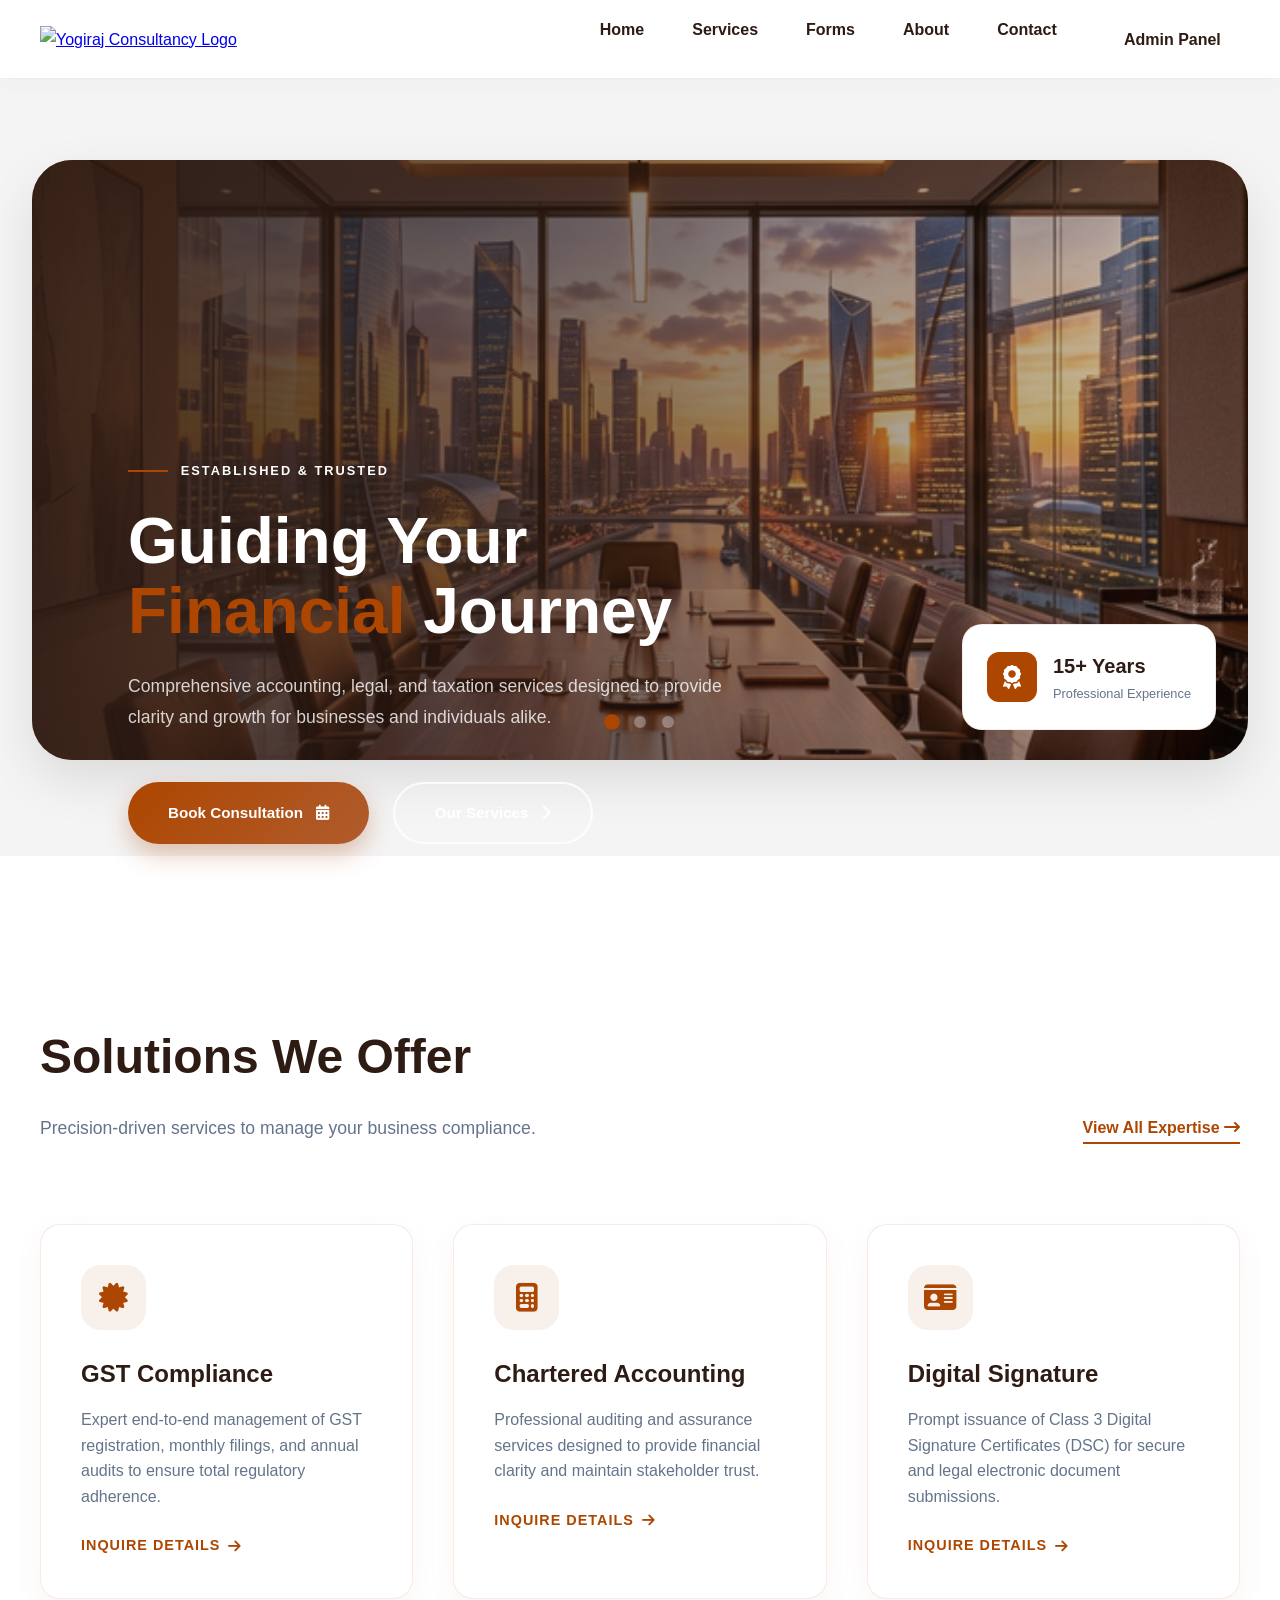
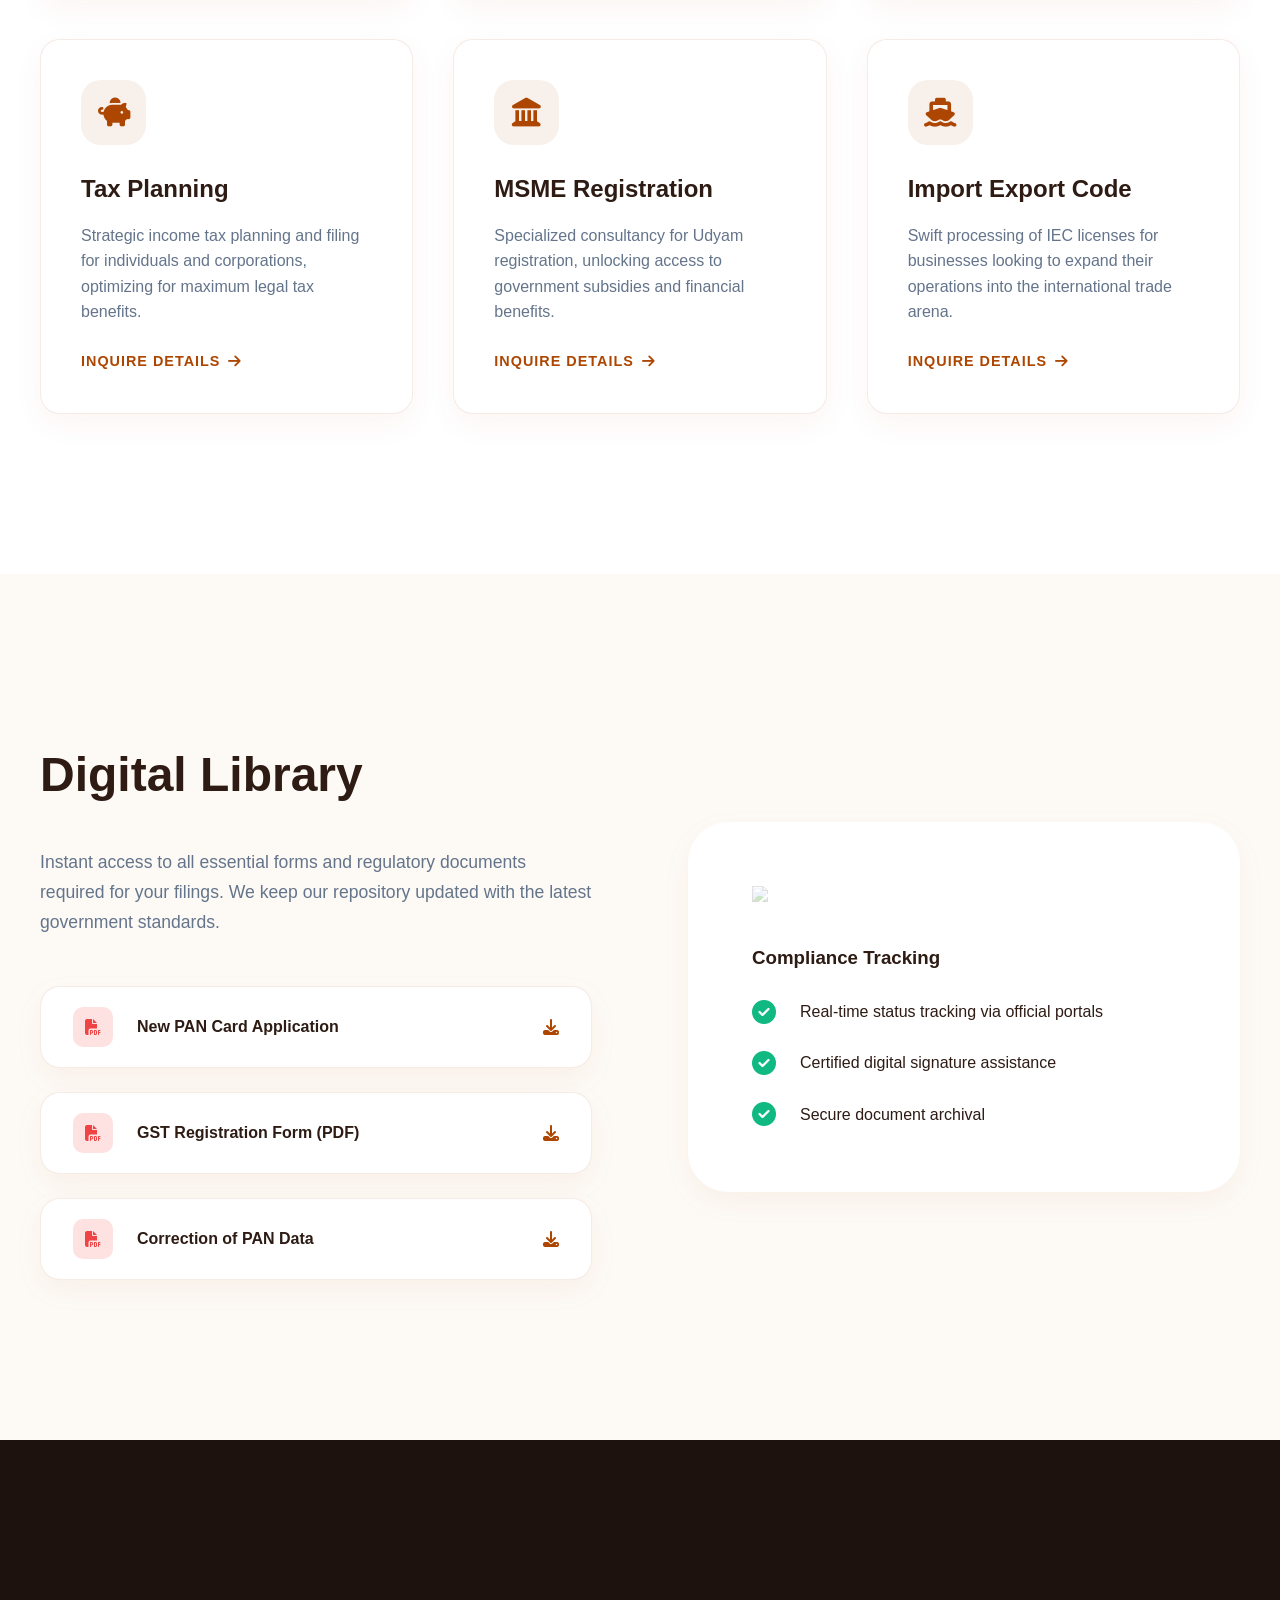
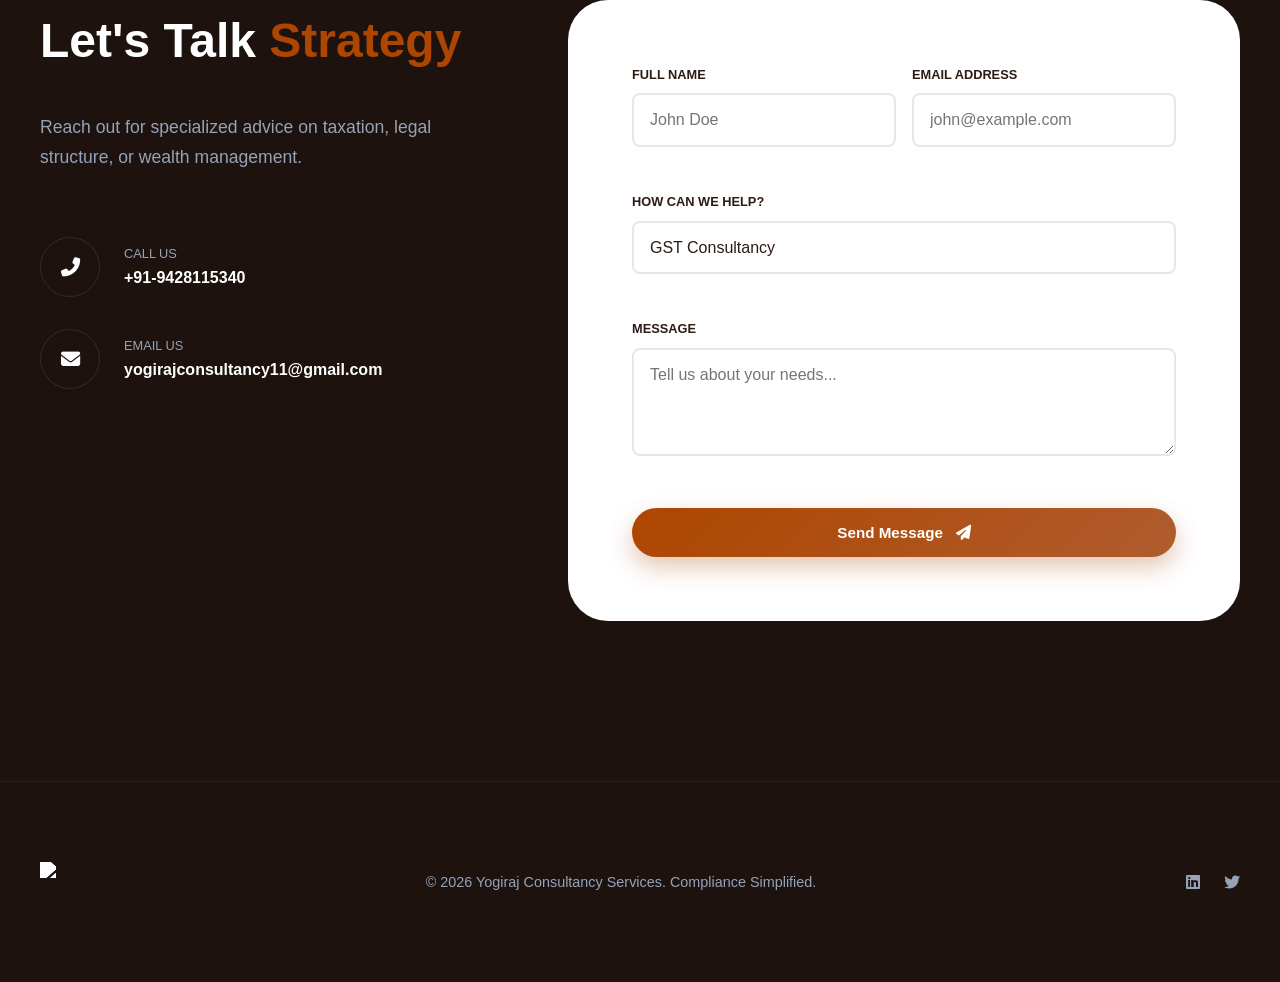
==== index.html @ 1b078c53 "changes" ====
<!DOCTYPE html>
<html lang="en">

<head>
    <meta charset="UTF-8">
    <meta name="viewport" content="width=device-width, initial-scale=1.0">
    <title>Yogiraj Consultancy Services | Chartered Accountants & Financial Advisors</title>
    <meta name="description"
        content="Professional CA, GST, and Accounting services based in Ahmedabad. Expertise you can trust.">
    <link rel="stylesheet" href="style.css">
    <link rel="stylesheet" href="https://cdnjs.cloudflare.com/ajax/libs/font-awesome/6.4.0/css/all.min.css">
</head>

<body>
    <nav>
        <div class="container">
            <a href="index.html" class="logo-container">
                <img src="https://www.yogirajconsultancy.com/images/logo.png" alt="Yogiraj Consultancy Logo">
            </a>
            <ul class="nav-links">
                <li><a href="index.html">Home</a></li>
                <li><a href="#services">Services</a></li>
                <li><a href="#downloads">Forms</a></li>
                <li><a href="#about">About</a></li>
                <li><a href="#contact">Contact</a></li>
                <li><a href="admin.html" class="btn btn-outline"
                        style="padding: 0.6rem 1.2rem; border-radius: 0.5rem;">Admin Panel</a></li>
            </ul>
        </div>
    </nav>

    <main>
        <!-- Luxury Hero Slider Section -->
        <section class="hero" style="padding: 10rem 0 6rem 0; background: var(--bg-cream);">
            <div class="containerSlider"
                style="max-width: 1400px; margin: 0 auto; padding: 0 2rem; position: relative;">
                <div class="slider-container">
                    <div id="hero-slider-track" class="slider-track">
                        <!-- Slider content injected by JS -->
                    </div>
                    <div id="slider-pagination" class="slider-dots">
                        <!-- Pagination dots injected by JS -->
                    </div>
                </div>

                <!-- Floating Info Overlay (Hero Title) -->
                <div class="animate-reveal"
                    style="position: absolute; top: 50%; transform: translateY(-50%); left: 10%; z-index: 5; max-width: 600px; pointer-events: none;">
                    <div style="display: flex; align-items: center; gap: 0.8rem; margin-bottom: 1.5rem;">
                        <span style="height: 2px; width: 40px; background: var(--primary);"></span>
                        <span
                            style="color: white; font-weight: 700; text-transform: uppercase; letter-spacing: 2px; font-size: 0.8rem;">Established
                            & Trusted</span>
                    </div>
                    <h1
                        style="font-size: 4rem; margin-bottom: 1.5rem; line-height: 1.1; font-weight: 700; color: white;">
                        Guiding Your <span style="color: var(--primary);">Financial</span> Journey</h1>
                    <p style="color: rgba(255,255,255,0.8); font-size: 1.1rem; margin-bottom: 3rem; line-height: 1.8;">
                        Comprehensive accounting, legal, and taxation services designed to provide clarity and growth
                        for businesses and individuals alike.
                    </p>
                    <div style="display: flex; gap: 1.5rem; pointer-events: auto;">
                        <a href="#contact" class="btn btn-primary">Book Consultation <i
                                class="fas fa-calendar-alt"></i></a>
                        <a href="#services" class="btn btn-hero-outline">Our Services <i
                                class="fas fa-chevron-right"></i></a>
                    </div>
                </div>

                <!-- Experience Badge overlaying slider -->
                <div class="premium-card"
                    style="position: absolute; bottom: 30px; right: 5%; z-index: 6; padding: 1.5rem; display: flex; align-items: center; gap: 1rem; pointer-events: none;">
                    <div
                        style="width: 50px; height: 50px; background: var(--primary); border-radius: 12px; display: flex; align-items: center; justify-content: center; color: white; font-size: 1.5rem;">
                        <i class="fas fa-award"></i>
                    </div>
                    <div>
                        <div style="font-weight: 800; font-size: 1.25rem;">15+ Years</div>
                        <p style="font-size: 0.8rem; color: var(--text-light);">Professional Experience</p>
                    </div>
                </div>
            </div>
        </section>

        <!-- Dynamic Services -->
        <section id="services" style="padding: 10rem 0; background: var(--bg-white);">
            <div class="container">
                <div style="display: flex; justify-content: space-between; align-items: flex-end; margin-bottom: 5rem;">
                    <div>
                        <h2 style="font-size: 3rem; margin-bottom: 1rem;">Solutions We Offer</h2>
                        <p style="color: var(--text-light); font-size: 1.1rem;">Precision-driven services to manage your
                            business compliance.</p>
                    </div>
                    <a href="#contact"
                        style="color: var(--primary); font-weight: 700; text-decoration: none; border-bottom: 2px solid var(--primary);">View
                        All Expertise <i class="fas fa-long-arrow-right"></i></a>
                </div>

                <div id="services-grid"
                    style="display: grid; grid-template-columns: repeat(auto-fit, minmax(350px, 1fr)); gap: 2.5rem;">
                    <!-- Dynamically populated from JS -->
                </div>
            </div>
        </section>

        <!-- Resources Section -->
        <section id="downloads" style="padding: 10rem 0; background: #fdfaf5;">
            <div class="container"
                style="display: grid; grid-template-columns: 1fr 1fr; gap: 6rem; align-items: center;">
                <div>
                    <h2 style="font-size: 3rem; margin-bottom: 2rem;">Digital Library</h2>
                    <p style="color: var(--text-light); font-size: 1.1rem; margin-bottom: 3rem;">
                        Instant access to all essential forms and regulatory documents required for your filings. We
                        keep our repository updated with the latest government standards.
                    </p>
                    <div id="downloads-list" style="display: grid; gap: 1.5rem;">
                        <!-- Dynamically populated -->
                    </div>
                </div>
                <div
                    style="background: var(--bg-white); padding: 4rem; border-radius: 2.5rem; box-shadow: var(--shadow-soft);">
                    <img src="https://www.yogirajconsultancy.com/images/logo.png"
                        style="width: 200px; margin-bottom: 2rem; opacity: 0.3;">
                    <h3 style="margin-bottom: 1.5rem;">Compliance Tracking</h3>
                    <div style="display: flex; gap: 1.5rem; margin-bottom: 1.5rem; align-items: center;">
                        <i class="fas fa-check-circle" style="color: #10b981; font-size: 1.5rem;"></i>
                        <p>Real-time status tracking via official portals</p>
                    </div>
                    <div style="display: flex; gap: 1.5rem; margin-bottom: 1.5rem; align-items: center;">
                        <i class="fas fa-check-circle" style="color: #10b981; font-size: 1.5rem;"></i>
                        <p>Certified digital signature assistance</p>
                    </div>
                    <div style="display: flex; gap: 1.5rem; align-items: center;">
                        <i class="fas fa-check-circle" style="color: #10b981; font-size: 1.5rem;"></i>
                        <p>Secure document archival</p>
                    </div>
                </div>
            </div>
        </section>

        <!-- Contact Section -->
        <section id="contact" style="padding: 10rem 0; background: var(--bg-dark);">
            <div class="container">
                <div style="display: grid; grid-template-columns: 1fr 1.5fr; gap: 5rem;">
                    <div style="color: white;">
                        <h2 style="color: white; font-size: 3rem; margin-bottom: 2rem;">Let's Talk <span
                                style="color: var(--primary);">Strategy</span></h2>
                        <p style="color: #94a3b8; margin-bottom: 4rem; font-size: 1.1rem;">Reach out for specialized
                            advice on taxation, legal structure, or wealth management.</p>

                        <div style="display: grid; gap: 2rem;">
                            <div style="display: flex; gap: 1.5rem; align-items: center;">
                                <div
                                    style="width: 60px; height: 60px; border: 1px solid rgba(255,255,255,0.1); border-radius: 50%; display: flex; align-items: center; justify-content: center; font-size: 1.2rem;">
                                    <i class="fas fa-phone-alt"></i>
                                </div>
                                <div>
                                    <div style="font-size: 0.8rem; color: #94a3b8; text-transform: uppercase;">Call Us
                                    </div>
                                    <div style="font-weight: 600;">+91-9428115340</div>
                                </div>
                            </div>
                            <div style="display: flex; gap: 1.5rem; align-items: center;">
                                <div
                                    style="width: 60px; height: 60px; border: 1px solid rgba(255,255,255,0.1); border-radius: 50%; display: flex; align-items: center; justify-content: center; font-size: 1.2rem;">
                                    <i class="fas fa-envelope"></i>
                                </div>
                                <div>
                                    <div style="font-size: 0.8rem; color: #94a3b8; text-transform: uppercase;">Email Us
                                    </div>
                                    <div style="font-weight: 600;">yogirajconsultancy11@gmail.com</div>
                                </div>
                            </div>
                        </div>
                    </div>

                    <div style="background: white; padding: 4rem; border-radius: 2.5rem;">
                        <form id="contact-form" style="display: grid; gap: 1.5rem;">
                            <div style="display: grid; grid-template-columns: 1fr 1fr; gap: 1rem;">
                                <div>
                                    <label
                                        style="display: block; font-size: 0.8rem; margin-bottom: 0.5rem; font-weight: 600;">FULL
                                        NAME</label>
                                    <input type="text" placeholder="John Doe"
                                        style="width: 100%; padding: 1rem; border: 1px solid #e2e8f0; border-radius: 0.5rem;"
                                        required>
                                </div>
                                <div>
                                    <label
                                        style="display: block; font-size: 0.8rem; margin-bottom: 0.5rem; font-weight: 600;">EMAIL
                                        ADDRESS</label>
                                    <input type="email" placeholder="john@example.com"
                                        style="width: 100%; padding: 1rem; border: 1px solid #e2e8f0; border-radius: 0.5rem;"
                                        required>
                                </div>
                            </div>
                            <div>
                                <label
                                    style="display: block; font-size: 0.8rem; margin-bottom: 0.5rem; font-weight: 600;">HOW
                                    CAN WE HELP?</label>
                                <select
                                    style="width: 100%; padding: 1rem; border: 1px solid #e2e8f0; border-radius: 0.5rem;">
                                    <option>GST Consultancy</option>
                                    <option>Tax Planning</option>
                                    <option>Audit Services</option>
                                    <option>Other</option>
                                </select>
                            </div>
                            <div>
                                <label
                                    style="display: block; font-size: 0.8rem; margin-bottom: 0.5rem; font-weight: 600;">MESSAGE</label>
                                <textarea rows="4" placeholder="Tell us about your needs..."
                                    style="width: 100%; padding: 1rem; border: 1px solid #e2e8f0; border-radius: 0.5rem;"
                                    required></textarea>
                            </div>
                            <button type="submit" class="btn btn-primary" style="justify-content: center;">Send Message
                                <i class="fas fa-paper-plane"></i></button>
                        </form>
                    </div>
                </div>
            </div>
        </section>
    </main>

    <footer
        style="padding: 5rem 0; background: var(--bg-dark); color: white; border-top: 1px solid rgba(255,255,255,0.05);">
        <div class="container" style="display: flex; justify-content: space-between; align-items: center;">
            <img src="https://www.yogirajconsultancy.com/images/logo.png"
                style="height: 40px; filter: grayscale(1) brightness(10);">
            <p style="color: #94a3b8; font-size: 0.9rem;">© 2026 Yogiraj Consultancy Services. Compliance Simplified.
            </p>
            <div style="display: flex; gap: 1.5rem;">
                <a href="#" style="color: #94a3b8;"><i class="fab fa-linkedin"></i></a>
                <a href="#" style="color: #94a3b8;"><i class="fab fa-twitter"></i></a>
            </div>
        </div>
    </footer>

    <script src="app.js"></script>
</body>

</html>
---- style.css ----
:root {
    --primary: #ad4600;
    /* Precise Logo Orange */
    --primary-dark: #8b3400;
    --secondary: #b05c2e;
    /* Brand Brown */
    --bg-cream: #f4f4f4;
    /* Precise Logo background grey/white */
    --bg-white: #ffffff;
    --text-dark: #2d1b14;
    /* Deep Coffee/Brown */
    --bg-dark: #1e120e;
    /* Even deeper brown for footer/dark sections */
    --text-light: #64748b;
    --accent-red: #f3525a;
    --shadow-soft: 0 10px 30px rgba(167, 63, 0, 0.05);
    --shadow-strong: 0 20px 50px rgba(0, 0, 0, 0.1);
    --border-light: rgba(167, 63, 0, 0.1);
    --transition: all 0.4s cubic-bezier(0.165, 0.84, 0.44, 1);
}

@import url('https://fonts.googleapis.com/css2?family=Prompt:wght@300;400;500;600;700&family=Kumbh+Sans:wght@300;400;500;600;700&display=swap');

* {
    margin: 0;
    padding: 0;
    box-sizing: border-box;
    font-family: 'Kumbh Sans', sans-serif;
}

body {
    background-color: var(--bg-cream);
    color: var(--text-dark);
    line-height: 1.7;
    overflow-x: hidden;
}

h1,
h2,
h3,
h4,
h5,
h6 {
    font-family: 'Prompt', sans-serif;
    color: var(--text-dark);
}

.container {
    max-width: 1300px;
    margin: 0 auto;
    padding: 0 2.5rem;
}

/* Premium Card */
.premium-card {
    background: var(--bg-white);
    border: 1px solid var(--border-light);
    border-radius: 1.25rem;
    padding: 2.5rem;
    transition: var(--transition);
    box-shadow: var(--shadow-soft);
}

.premium-card:hover {
    transform: translateY(-8px);
    box-shadow: var(--shadow-strong);
}

/* Navigation */
nav {
    padding: 1rem 0;
    position: fixed;
    width: 100%;
    top: 0;
    z-index: 1000;
    background: rgba(255, 255, 255, 0.95);
    backdrop-filter: blur(15px);
    border-bottom: 1px solid var(--border-light);
    box-shadow: 0 4px 20px rgba(167, 63, 0, 0.03);
}

nav .container {
    display: flex;
    justify-content: space-between;
    align-items: center;
}

.logo-container img {
    height: 50px;
    width: auto;
}

.nav-links {
    display: flex;
    gap: 3rem;
    list-style: none;
}

.nav-links a {
    text-decoration: none;
    color: var(--text-dark);
    font-weight: 600;
    font-size: 1rem;
    transition: var(--transition);
    position: relative;
}

.nav-links a:after {
    content: '';
    position: absolute;
    bottom: -5px;
    left: 0;
    width: 0;
    height: 2px;
    background: var(--primary);
    transition: var(--transition);
}

.nav-links a:hover {
    color: var(--primary);
}

.nav-links a:hover:after {
    width: 100%;
}

/* Buttons */
.btn {
    padding: 1rem 2.5rem;
    border-radius: 3rem;
    font-weight: 700;
    font-size: 0.95rem;
    cursor: pointer;
    transition: var(--transition);
    text-decoration: none;
    display: inline-flex;
    align-items: center;
    gap: 0.8rem;
    border: none;
}

.btn-primary {
    background: linear-gradient(135deg, var(--primary), var(--secondary));
    color: white;
    box-shadow: 0 10px 25px rgba(167, 63, 0, 0.3);
}

.btn-primary:hover {
    transform: scale(1.03);
    box-shadow: 0 15px 35px rgba(167, 63, 0, 0.4);
}

.btn-outline:hover {
    background: var(--primary);
    color: white;
}

.btn-hero-outline {
    background: rgba(255, 255, 255, 0.1);
    border: 2px solid rgba(255, 255, 255, 0.8);
    color: #ffffff;
    backdrop-filter: blur(5px);
}

.btn-hero-outline:hover {
    background: #ffffff;
    color: var(--primary);
}

/* Form Visibility */
input,
textarea,
select {
    width: 100%;
    padding: 1rem;
    background: #ffffff !important;
    border: 2px solid #e2e8f0 !important;
    border-radius: 0.75rem;
    color: #2d1b14 !important;
    /* Force dark text */
    margin-bottom: 1.25rem;
    font-size: 1rem;
    transition: var(--transition);
    appearance: none;
}

select {
    background-image: url("data:image/svg+xml,%3Csvg xmlns='http://www.w3.org/2000/svg' fill='none' viewBox='0 0 24 24' stroke='%23ad4600'%3E%3Cpath stroke-linecap='round' stroke-linejoin='round' stroke-width='2' d='M19 9l-7 7-7-7'%3E%3C/path%3E%3C/svg%3E");
    background-repeat: no-repeat;
    background-position: right 1rem center;
    background-size: 1.5rem;
    padding-right: 3rem;
    cursor: pointer;
}

input:focus,
textarea:focus,
select:focus {
    outline: none;
    border-color: var(--primary) !important;
    box-shadow: 0 0 0 4px rgba(173, 70, 0, 0.1);
}

/* Slider System */
.slider-container {
    position: relative;
    width: 100%;
    height: 600px;
    overflow: hidden;
    border-radius: 2.5rem;
    box-shadow: var(--shadow-strong);
}

.slider-track {
    display: flex;
    width: 100%;
    height: 100%;
    transition: transform 0.8s cubic-bezier(0.165, 0.84, 0.44, 1);
}

.slide {
    min-width: 100%;
    height: 100%;
    background-size: cover;
    background-position: center;
    position: relative;
}

.slide-overlay {
    position: absolute;
    inset: 0;
    background: linear-gradient(90deg, rgba(45, 27, 20, 0.9), rgba(45, 27, 20, 0.2));
}

.slider-dots {
    position: absolute;
    bottom: 2rem;
    left: 50%;
    transform: translateX(-50%);
    display: flex;
    gap: 1rem;
    z-index: 10;
}

.dot {
    width: 12px;
    height: 12px;
    border-radius: 50%;
    background: rgba(255, 255, 255, 0.3);
    cursor: pointer;
    transition: var(--transition);
}

.dot.active {
    background: var(--primary);
    transform: scale(1.3);
}

.image-preview-grid {
    display: grid;
    grid-template-columns: repeat(auto-fill, minmax(150px, 1fr));
    gap: 1rem;
    margin-top: 1.5rem;
}

.preview-item {
    position: relative;
    aspect-ratio: 16/9;
    background-size: cover;
    background-position: center;
    border-radius: 0.75rem;
    border: 2px solid var(--border-light);
}

.preview-remove {
    position: absolute;
    top: -5px;
    right: -5px;
    background: #ef4444;
    color: white;
    border: none;
    border-radius: 50%;
    width: 24px;
    height: 24px;
    cursor: pointer;
    display: flex;
    align-items: center;
    justify-content: center;
    font-size: 0.7rem;
    box-shadow: 0 2px 5px rgba(0, 0, 0, 0.2);
}

/* Animations */
@keyframes revealUp {
    from {
        opacity: 0;
        transform: translateY(30px);
    }

    to {
        opacity: 1;
        transform: translateY(0);
    }
}

.animate-reveal {
    animation: revealUp 1s cubic-bezier(0.165, 0.84, 0.44, 1) forwards;
}

/* Admin Specific */
.admin-sidebar {
    background: #1e1b19;
    color: #e2e8f0;
}

.sidebar-link {
    color: #94a3b8;
}

.sidebar-link:hover,
.sidebar-link.active {
    background: var(--primary);
    color: white;
}
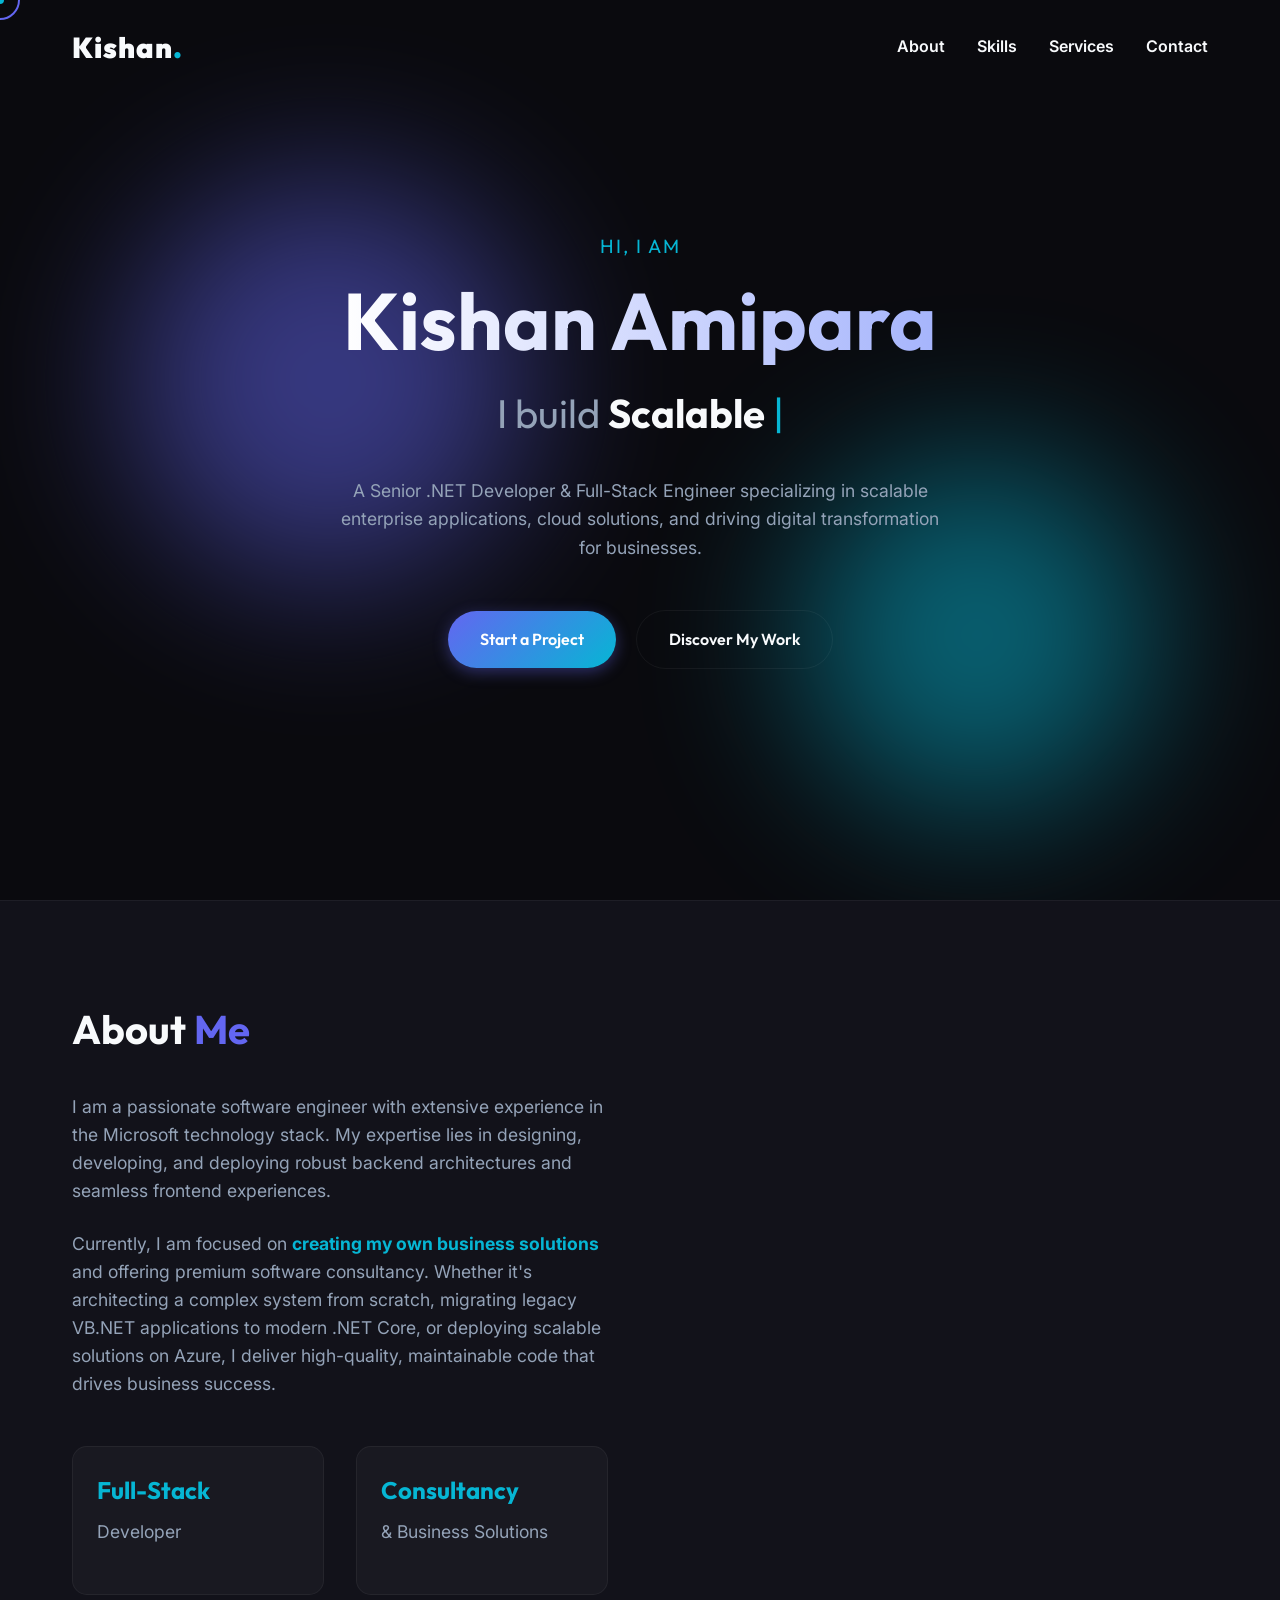
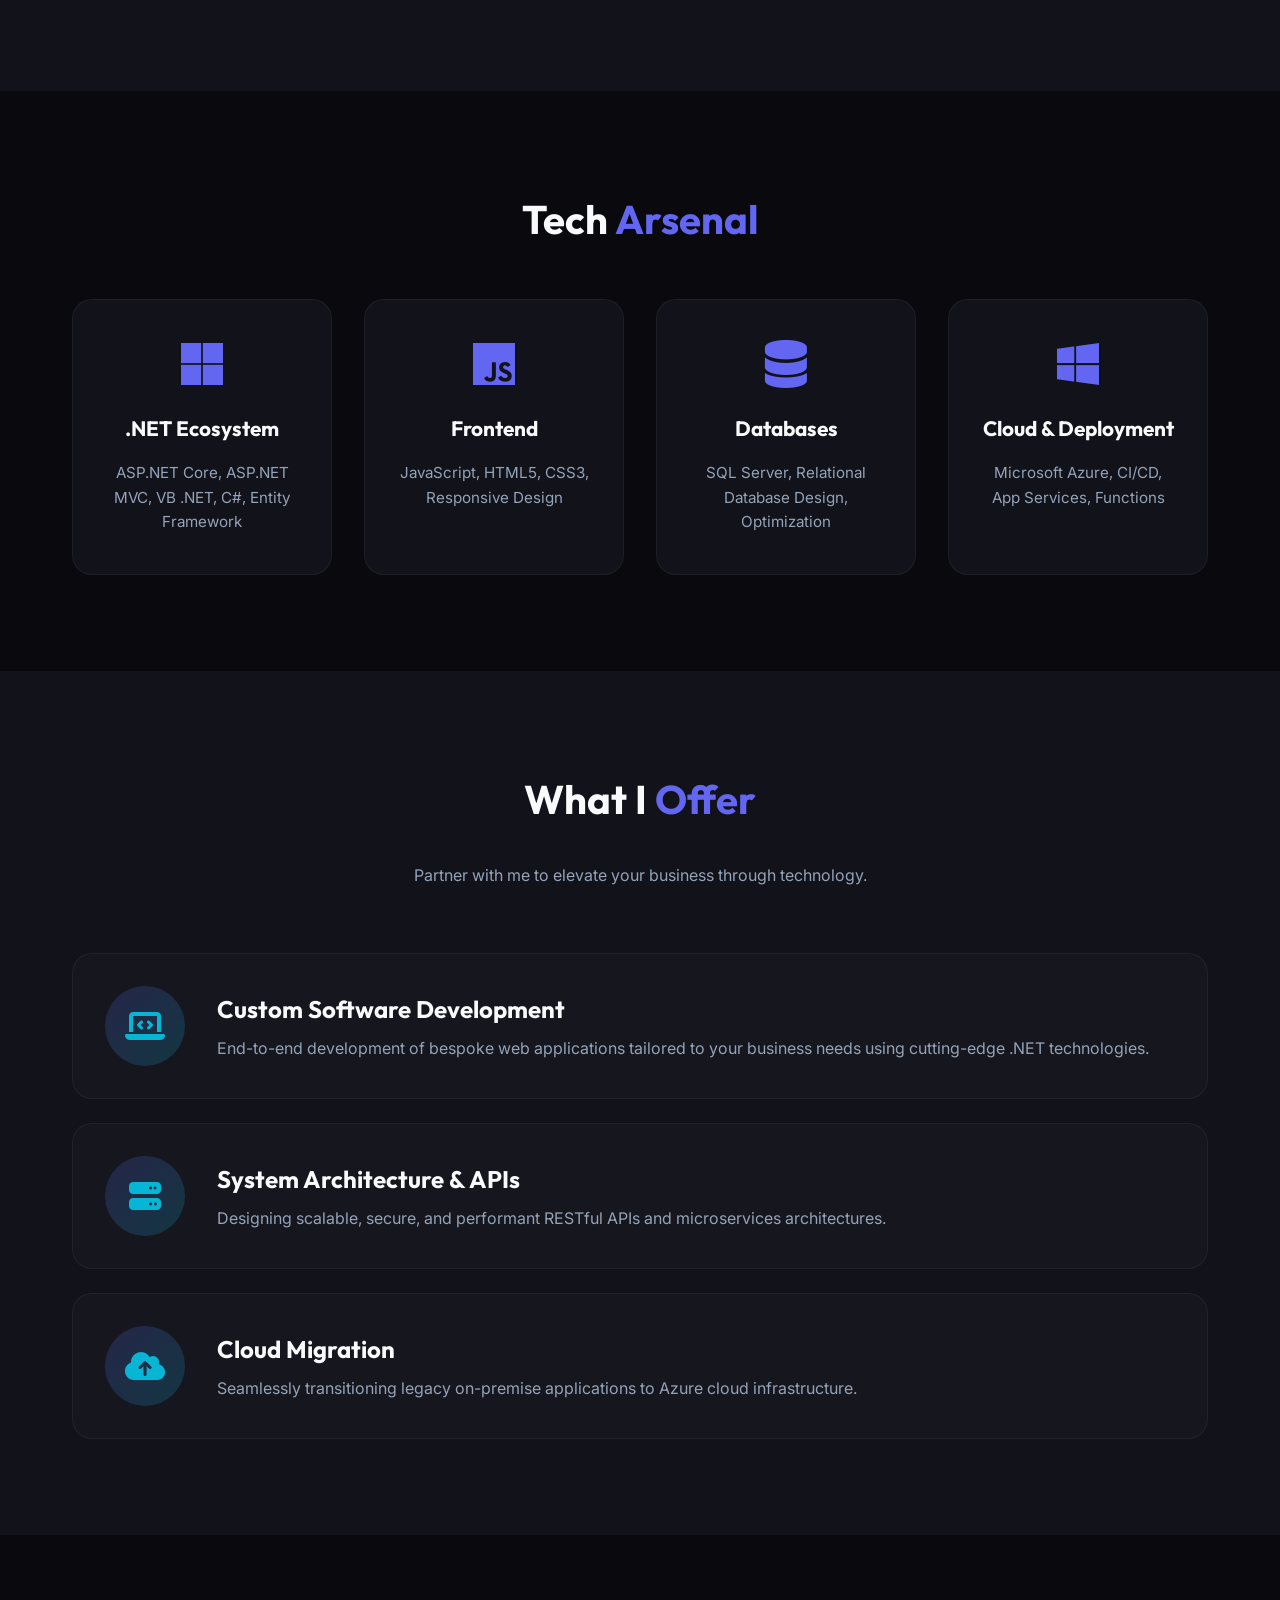
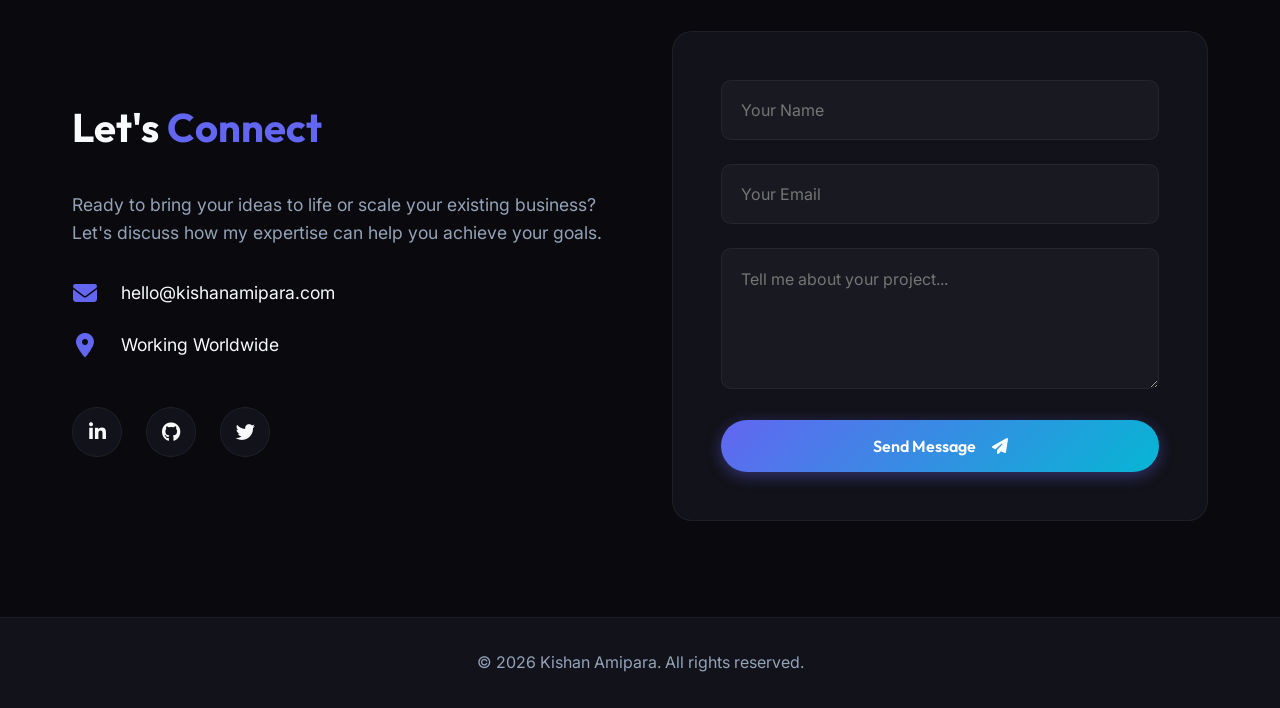
==== commit c356a453: "changes" ====
--- a/index.html
+++ b/index.html
@@ -1,242 +1,193 @@
-<!DOCTYPE html>
-<html lang="en">
-
-<head>
-    <meta charset="UTF-8">
-    <meta name="viewport" content="width=device-width, initial-scale=1.0">
-    <title>Yogiraj Consultancy Services | Chartered Accountants & Financial Advisors</title>
-    <meta name="description"
-        content="Professional CA, GST, and Accounting services based in Ahmedabad. Expertise you can trust.">
-    <link rel="stylesheet" href="style.css">
-    <link rel="stylesheet" href="https://cdnjs.cloudflare.com/ajax/libs/font-awesome/6.4.0/css/all.min.css">
-</head>
-
-<body>
-    <nav>
-        <div class="container">
-            <a href="index.html" class="logo-container">
-                <img src="https://www.yogirajconsultancy.com/images/logo.png" alt="Yogiraj Consultancy Logo">
-            </a>
-            <ul class="nav-links">
-                <li><a href="index.html">Home</a></li>
-                <li><a href="#services">Services</a></li>
-                <li><a href="#downloads">Forms</a></li>
-                <li><a href="#about">About</a></li>
-                <li><a href="#contact">Contact</a></li>
-                <li><a href="admin.html" class="btn btn-outline"
-                        style="padding: 0.6rem 1.2rem; border-radius: 0.5rem;">Admin Panel</a></li>
-            </ul>
-        </div>
-    </nav>
-
-    <main>
-        <!-- Luxury Hero Slider Section -->
-        <section class="hero" style="padding: 10rem 0 6rem 0; background: var(--bg-cream);">
-            <div class="containerSlider"
-                style="max-width: 1400px; margin: 0 auto; padding: 0 2rem; position: relative;">
-                <div class="slider-container">
-                    <div id="hero-slider-track" class="slider-track">
-                        <!-- Slider content injected by JS -->
-                    </div>
-                    <div id="slider-pagination" class="slider-dots">
-                        <!-- Pagination dots injected by JS -->
-                    </div>
-                </div>
-
-                <!-- Floating Info Overlay (Hero Title) -->
-                <div class="animate-reveal"
-                    style="position: absolute; top: 50%; transform: translateY(-50%); left: 10%; z-index: 5; max-width: 600px; pointer-events: none;">
-                    <div style="display: flex; align-items: center; gap: 0.8rem; margin-bottom: 1.5rem;">
-                        <span style="height: 2px; width: 40px; background: var(--primary);"></span>
-                        <span
-                            style="color: white; font-weight: 700; text-transform: uppercase; letter-spacing: 2px; font-size: 0.8rem;">Established
-                            & Trusted</span>
-                    </div>
-                    <h1
-                        style="font-size: 4rem; margin-bottom: 1.5rem; line-height: 1.1; font-weight: 700; color: white;">
-                        Guiding Your <span style="color: var(--primary);">Financial</span> Journey</h1>
-                    <p style="color: rgba(255,255,255,0.8); font-size: 1.1rem; margin-bottom: 3rem; line-height: 1.8;">
-                        Comprehensive accounting, legal, and taxation services designed to provide clarity and growth
-                        for businesses and individuals alike.
-                    </p>
-                    <div style="display: flex; gap: 1.5rem; pointer-events: auto;">
-                        <a href="#contact" class="btn btn-primary">Book Consultation <i
-                                class="fas fa-calendar-alt"></i></a>
-                        <a href="#services" class="btn btn-hero-outline">Our Services <i
-                                class="fas fa-chevron-right"></i></a>
-                    </div>
-                </div>
-
-                <!-- Experience Badge overlaying slider -->
-                <div class="premium-card"
-                    style="position: absolute; bottom: 30px; right: 5%; z-index: 6; padding: 1.5rem; display: flex; align-items: center; gap: 1rem; pointer-events: none;">
-                    <div
-                        style="width: 50px; height: 50px; background: var(--primary); border-radius: 12px; display: flex; align-items: center; justify-content: center; color: white; font-size: 1.5rem;">
-                        <i class="fas fa-award"></i>
-                    </div>
-                    <div>
-                        <div style="font-weight: 800; font-size: 1.25rem;">15+ Years</div>
-                        <p style="font-size: 0.8rem; color: var(--text-light);">Professional Experience</p>
-                    </div>
-                </div>
-            </div>
-        </section>
-
-        <!-- Dynamic Services -->
-        <section id="services" style="padding: 10rem 0; background: var(--bg-white);">
-            <div class="container">
-                <div style="display: flex; justify-content: space-between; align-items: flex-end; margin-bottom: 5rem;">
-                    <div>
-                        <h2 style="font-size: 3rem; margin-bottom: 1rem;">Solutions We Offer</h2>
-                        <p style="color: var(--text-light); font-size: 1.1rem;">Precision-driven services to manage your
-                            business compliance.</p>
-                    </div>
-                    <a href="#contact"
-                        style="color: var(--primary); font-weight: 700; text-decoration: none; border-bottom: 2px solid var(--primary);">View
-                        All Expertise <i class="fas fa-long-arrow-right"></i></a>
-                </div>
-
-                <div id="services-grid"
-                    style="display: grid; grid-template-columns: repeat(auto-fit, minmax(350px, 1fr)); gap: 2.5rem;">
-                    <!-- Dynamically populated from JS -->
-                </div>
-            </div>
-        </section>
-
-        <!-- Resources Section -->
-        <section id="downloads" style="padding: 10rem 0; background: #fdfaf5;">
-            <div class="container"
-                style="display: grid; grid-template-columns: 1fr 1fr; gap: 6rem; align-items: center;">
-                <div>
-                    <h2 style="font-size: 3rem; margin-bottom: 2rem;">Digital Library</h2>
-                    <p style="color: var(--text-light); font-size: 1.1rem; margin-bottom: 3rem;">
-                        Instant access to all essential forms and regulatory documents required for your filings. We
-                        keep our repository updated with the latest government standards.
-                    </p>
-                    <div id="downloads-list" style="display: grid; gap: 1.5rem;">
-                        <!-- Dynamically populated -->
-                    </div>
-                </div>
-                <div
-                    style="background: var(--bg-white); padding: 4rem; border-radius: 2.5rem; box-shadow: var(--shadow-soft);">
-                    <img src="https://www.yogirajconsultancy.com/images/logo.png"
-                        style="width: 200px; margin-bottom: 2rem; opacity: 0.3;">
-                    <h3 style="margin-bottom: 1.5rem;">Compliance Tracking</h3>
-                    <div style="display: flex; gap: 1.5rem; margin-bottom: 1.5rem; align-items: center;">
-                        <i class="fas fa-check-circle" style="color: #10b981; font-size: 1.5rem;"></i>
-                        <p>Real-time status tracking via official portals</p>
-                    </div>
-                    <div style="display: flex; gap: 1.5rem; margin-bottom: 1.5rem; align-items: center;">
-                        <i class="fas fa-check-circle" style="color: #10b981; font-size: 1.5rem;"></i>
-                        <p>Certified digital signature assistance</p>
-                    </div>
-                    <div style="display: flex; gap: 1.5rem; align-items: center;">
-                        <i class="fas fa-check-circle" style="color: #10b981; font-size: 1.5rem;"></i>
-                        <p>Secure document archival</p>
-                    </div>
-                </div>
-            </div>
-        </section>
-
-        <!-- Contact Section -->
-        <section id="contact" style="padding: 10rem 0; background: var(--bg-dark);">
-            <div class="container">
-                <div style="display: grid; grid-template-columns: 1fr 1.5fr; gap: 5rem;">
-                    <div style="color: white;">
-                        <h2 style="color: white; font-size: 3rem; margin-bottom: 2rem;">Let's Talk <span
-                                style="color: var(--primary);">Strategy</span></h2>
-                        <p style="color: #94a3b8; margin-bottom: 4rem; font-size: 1.1rem;">Reach out for specialized
-                            advice on taxation, legal structure, or wealth management.</p>
-
-                        <div style="display: grid; gap: 2rem;">
-                            <div style="display: flex; gap: 1.5rem; align-items: center;">
-                                <div
-                                    style="width: 60px; height: 60px; border: 1px solid rgba(255,255,255,0.1); border-radius: 50%; display: flex; align-items: center; justify-content: center; font-size: 1.2rem;">
-                                    <i class="fas fa-phone-alt"></i>
-                                </div>
-                                <div>
-                                    <div style="font-size: 0.8rem; color: #94a3b8; text-transform: uppercase;">Call Us
-                                    </div>
-                                    <div style="font-weight: 600;">+91-9428115340</div>
-                                </div>
-                            </div>
-                            <div style="display: flex; gap: 1.5rem; align-items: center;">
-                                <div
-                                    style="width: 60px; height: 60px; border: 1px solid rgba(255,255,255,0.1); border-radius: 50%; display: flex; align-items: center; justify-content: center; font-size: 1.2rem;">
-                                    <i class="fas fa-envelope"></i>
-                                </div>
-                                <div>
-                                    <div style="font-size: 0.8rem; color: #94a3b8; text-transform: uppercase;">Email Us
-                                    </div>
-                                    <div style="font-weight: 600;">yogirajconsultancy11@gmail.com</div>
-                                </div>
-                            </div>
-                        </div>
-                    </div>
-
-                    <div style="background: white; padding: 4rem; border-radius: 2.5rem;">
-                        <form id="contact-form" style="display: grid; gap: 1.5rem;">
-                            <div style="display: grid; grid-template-columns: 1fr 1fr; gap: 1rem;">
-                                <div>
-                                    <label
-                                        style="display: block; font-size: 0.8rem; margin-bottom: 0.5rem; font-weight: 600;">FULL
-                                        NAME</label>
-                                    <input type="text" placeholder="John Doe"
-                                        style="width: 100%; padding: 1rem; border: 1px solid #e2e8f0; border-radius: 0.5rem;"
-                                        required>
-                                </div>
-                                <div>
-                                    <label
-                                        style="display: block; font-size: 0.8rem; margin-bottom: 0.5rem; font-weight: 600;">EMAIL
-                                        ADDRESS</label>
-                                    <input type="email" placeholder="john@example.com"
-                                        style="width: 100%; padding: 1rem; border: 1px solid #e2e8f0; border-radius: 0.5rem;"
-                                        required>
-                                </div>
-                            </div>
-                            <div>
-                                <label
-                                    style="display: block; font-size: 0.8rem; margin-bottom: 0.5rem; font-weight: 600;">HOW
-                                    CAN WE HELP?</label>
-                                <select
-                                    style="width: 100%; padding: 1rem; border: 1px solid #e2e8f0; border-radius: 0.5rem;">
-                                    <option>GST Consultancy</option>
-                                    <option>Tax Planning</option>
-                                    <option>Audit Services</option>
-                                    <option>Other</option>
-                                </select>
-                            </div>
-                            <div>
-                                <label
-                                    style="display: block; font-size: 0.8rem; margin-bottom: 0.5rem; font-weight: 600;">MESSAGE</label>
-                                <textarea rows="4" placeholder="Tell us about your needs..."
-                                    style="width: 100%; padding: 1rem; border: 1px solid #e2e8f0; border-radius: 0.5rem;"
-                                    required></textarea>
-                            </div>
-                            <button type="submit" class="btn btn-primary" style="justify-content: center;">Send Message
-                                <i class="fas fa-paper-plane"></i></button>
-                        </form>
-                    </div>
-                </div>
-            </div>
-        </section>
-    </main>
-
-    <footer
-        style="padding: 5rem 0; background: var(--bg-dark); color: white; border-top: 1px solid rgba(255,255,255,0.05);">
-        <div class="container" style="display: flex; justify-content: space-between; align-items: center;">
-            <img src="https://www.yogirajconsultancy.com/images/logo.png"
-                style="height: 40px; filter: grayscale(1) brightness(10);">
-            <p style="color: #94a3b8; font-size: 0.9rem;">© 2026 Yogiraj Consultancy Services. Compliance Simplified.
-            </p>
-            <div style="display: flex; gap: 1.5rem;">
-                <a href="#" style="color: #94a3b8;"><i class="fab fa-linkedin"></i></a>
-                <a href="#" style="color: #94a3b8;"><i class="fab fa-twitter"></i></a>
-            </div>
-        </div>
-    </footer>
-
-    <script src="app.js"></script>
-</body>
-
-</html>+<!DOCTYPE html>
+<html lang="en">
+<head>
+    <meta charset="UTF-8">
+    <meta name="viewport" content="width=device-width, initial-scale=1.0">
+    <meta name="description" content="Kishan Amipara - Senior .NET Developer & Full-Stack Software Engineer">
+    <title>Kishan Amipara | Full-Stack .NET Developer</title>
+    <link rel="stylesheet" href="style.css">
+    <link rel="preconnect" href="https://fonts.googleapis.com">
+    <link rel="preconnect" href="https://fonts.gstatic.com" crossorigin>
+    <link href="https://fonts.googleapis.com/css2?family=Inter:wght@300;400;600;800&family=Outfit:wght@400;700;900&display=swap" rel="stylesheet">
+    <!-- FontAwesome for Icons -->
+    <link rel="stylesheet" href="https://cdnjs.cloudflare.com/ajax/libs/font-awesome/6.4.0/css/all.min.css">
+</head>
+<body>
+    <!-- Custom Cursor -->
+    <div class="cursor-dot"></div>
+    <div class="cursor-outline"></div>
+
+    <!-- Navigation -->
+    <nav class="navbar" id="navbar">
+        <div class="nav-content">
+            <a href="#" class="logo">Kishan<span>.</span></a>
+            <ul class="nav-links">
+                <li><a href="#about">About</a></li>
+                <li><a href="#skills">Skills</a></li>
+                <li><a href="#services">Services</a></li>
+                <li><a href="#contact">Contact</a></li>
+            </ul>
+        </div>
+    </nav>
+
+    <!-- Hero Section -->
+    <section class="hero" id="home">
+        <div class="blob blob-1"></div>
+        <div class="blob blob-2"></div>
+        
+        <div class="hero-content">
+            <p class="greeting">Hi, I am</p>
+            <h1 class="name">Kishan Amipara</h1>
+            <h2 class="title">I build <span class="typing-text"></span><span class="cursor">|</span></h2>
+            <p class="hero-description">
+                A Senior .NET Developer & Full-Stack Engineer specializing in scalable enterprise applications, cloud solutions, and driving digital transformation for businesses.
+            </p>
+            <div class="hero-buttons">
+                <a href="#contact" class="btn btn-primary">Start a Project</a>
+                <a href="#about" class="btn btn-secondary">Discover My Work</a>
+            </div>
+        </div>
+    </section>
+
+    <!-- About Section -->
+    <section class="about" id="about">
+        <div class="container column-layout">
+            <div class="about-text">
+                <h2 class="section-title">About <span>Me</span></h2>
+                <p>
+                    I am a passionate software engineer with extensive experience in the Microsoft technology stack. My expertise lies in designing, developing, and deploying robust backend architectures and seamless frontend experiences. 
+                </p>
+                <p>
+                    Currently, I am focused on <strong>creating my own business solutions</strong> and offering premium software consultancy. Whether it's architecting a complex system from scratch, migrating legacy VB.NET applications to modern .NET Core, or deploying scalable solutions on Azure, I deliver high-quality, maintainable code that drives business success.
+                </p>
+                <div class="stats-container">
+                    <div class="stat-box">
+                        <h3>Full-Stack</h3>
+                        <p>Developer</p>
+                    </div>
+                    <div class="stat-box">
+                        <h3>Consultancy</h3>
+                        <p>& Business Solutions</p>
+                    </div>
+                </div>
+            </div>
+        </div>
+    </section>
+
+    <!-- Skills Section -->
+    <section class="skills" id="skills">
+        <div class="container">
+            <h2 class="section-title centered">Tech <span>Arsenal</span></h2>
+            <div class="skills-grid">
+                
+                <div class="skill-card">
+                    <i class="fa-brands fa-microsoft"></i>
+                    <h3>.NET Ecosystem</h3>
+                    <p>ASP.NET Core, ASP.NET MVC, VB .NET, C#, Entity Framework</p>
+                </div>
+                
+                <div class="skill-card">
+                    <i class="fa-brands fa-js"></i>
+                    <h3>Frontend</h3>
+                    <p>JavaScript, HTML5, CSS3, Responsive Design</p>
+                </div>
+
+                <div class="skill-card">
+                    <i class="fa-solid fa-database"></i>
+                    <h3>Databases</h3>
+                    <p>SQL Server, Relational Database Design, Optimization</p>
+                </div>
+
+                <div class="skill-card">
+                    <i class="fa-brands fa-windows"></i>
+                    <h3>Cloud & Deployment</h3>
+                    <p>Microsoft Azure, CI/CD, App Services, Functions</p>
+                </div>
+
+            </div>
+        </div>
+    </section>
+
+    <!-- Services / Business Focus Section -->
+    <section class="services" id="services">
+        <div class="container">
+            <h2 class="section-title centered">What I <span>Offer</span></h2>
+            <p class="section-subtitle">Partner with me to elevate your business through technology.</p>
+            
+            <div class="services-list">
+                <div class="service-item">
+                    <div class="service-icon"><i class="fa-solid fa-laptop-code"></i></div>
+                    <div class="service-details">
+                        <h3>Custom Software Development</h3>
+                        <p>End-to-end development of bespoke web applications tailored to your business needs using cutting-edge .NET technologies.</p>
+                    </div>
+                </div>
+
+                <div class="service-item">
+                    <div class="service-icon"><i class="fa-solid fa-server"></i></div>
+                    <div class="service-details">
+                        <h3>System Architecture & APIs</h3>
+                        <p>Designing scalable, secure, and performant RESTful APIs and microservices architectures.</p>
+                    </div>
+                </div>
+
+                <div class="service-item">
+                    <div class="service-icon"><i class="fa-solid fa-cloud-arrow-up"></i></div>
+                    <div class="service-details">
+                        <h3>Cloud Migration</h3>
+                        <p>Seamlessly transitioning legacy on-premise applications to Azure cloud infrastructure.</p>
+                    </div>
+                </div>
+            </div>
+        </div>
+    </section>
+
+    <!-- Contact Section -->
+    <section class="contact" id="contact">
+        <div class="container column-layout">
+            <div class="contact-info">
+                <h2 class="section-title">Let's <span>Connect</span></h2>
+                <p>Ready to bring your ideas to life or scale your existing business? Let's discuss how my expertise can help you achieve your goals.</p>
+                
+                <div class="contact-details">
+                    <div class="contact-line">
+                        <i class="fa-solid fa-envelope"></i>
+                        <span>hello@kishanamipara.com</span>
+                    </div>
+                    <div class="contact-line">
+                        <i class="fa-solid fa-location-dot"></i>
+                        <span>Working Worldwide</span>
+                    </div>
+                </div>
+
+                <div class="social-links">
+                    <a href="#" class="social-icon"><i class="fa-brands fa-linkedin-in"></i></a>
+                    <a href="#" class="social-icon"><i class="fa-brands fa-github"></i></a>
+                    <a href="#" class="social-icon"><i class="fa-brands fa-twitter"></i></a>
+                </div>
+            </div>
+
+            <form class="contact-form">
+                <div class="form-group">
+                    <input type="text" id="name" placeholder="Your Name" required>
+                </div>
+                <div class="form-group">
+                    <input type="email" id="email" placeholder="Your Email" required>
+                </div>
+                <div class="form-group">
+                    <textarea id="message" rows="5" placeholder="Tell me about your project..." required></textarea>
+                </div>
+                <button type="submit" class="btn btn-primary submit-btn">Send Message <i class="fa-solid fa-paper-plane"></i></button>
+            </form>
+        </div>
+    </section>
+
+    <footer>
+        <div class="container">
+            <p>&copy; 2026 Kishan Amipara. All rights reserved.</p>
+        </div>
+    </footer>
+
+    <script src="script.js"></script>
+</body>
+</html>
--- a/style.css
+++ b/style.css
@@ -1,324 +1,622 @@
-:root {
-    --primary: #ad4600;
-    /* Precise Logo Orange */
-    --primary-dark: #8b3400;
-    --secondary: #b05c2e;
-    /* Brand Brown */
-    --bg-cream: #f4f4f4;
-    /* Precise Logo background grey/white */
-    --bg-white: #ffffff;
-    --text-dark: #2d1b14;
-    /* Deep Coffee/Brown */
-    --bg-dark: #1e120e;
-    /* Even deeper brown for footer/dark sections */
-    --text-light: #64748b;
-    --accent-red: #f3525a;
-    --shadow-soft: 0 10px 30px rgba(167, 63, 0, 0.05);
-    --shadow-strong: 0 20px 50px rgba(0, 0, 0, 0.1);
-    --border-light: rgba(167, 63, 0, 0.1);
-    --transition: all 0.4s cubic-bezier(0.165, 0.84, 0.44, 1);
-}
-
-@import url('https://fonts.googleapis.com/css2?family=Prompt:wght@300;400;500;600;700&family=Kumbh+Sans:wght@300;400;500;600;700&display=swap');
-
-* {
-    margin: 0;
-    padding: 0;
-    box-sizing: border-box;
-    font-family: 'Kumbh Sans', sans-serif;
-}
-
-body {
-    background-color: var(--bg-cream);
-    color: var(--text-dark);
-    line-height: 1.7;
-    overflow-x: hidden;
-}
-
-h1,
-h2,
-h3,
-h4,
-h5,
-h6 {
-    font-family: 'Prompt', sans-serif;
-    color: var(--text-dark);
-}
-
-.container {
-    max-width: 1300px;
-    margin: 0 auto;
-    padding: 0 2.5rem;
-}
-
-/* Premium Card */
-.premium-card {
-    background: var(--bg-white);
-    border: 1px solid var(--border-light);
-    border-radius: 1.25rem;
-    padding: 2.5rem;
-    transition: var(--transition);
-    box-shadow: var(--shadow-soft);
-}
-
-.premium-card:hover {
-    transform: translateY(-8px);
-    box-shadow: var(--shadow-strong);
-}
-
-/* Navigation */
-nav {
-    padding: 1rem 0;
-    position: fixed;
-    width: 100%;
-    top: 0;
-    z-index: 1000;
-    background: rgba(255, 255, 255, 0.95);
-    backdrop-filter: blur(15px);
-    border-bottom: 1px solid var(--border-light);
-    box-shadow: 0 4px 20px rgba(167, 63, 0, 0.03);
-}
-
-nav .container {
-    display: flex;
-    justify-content: space-between;
-    align-items: center;
-}
-
-.logo-container img {
-    height: 50px;
-    width: auto;
-}
-
-.nav-links {
-    display: flex;
-    gap: 3rem;
-    list-style: none;
-}
-
-.nav-links a {
-    text-decoration: none;
-    color: var(--text-dark);
-    font-weight: 600;
-    font-size: 1rem;
-    transition: var(--transition);
-    position: relative;
-}
-
-.nav-links a:after {
-    content: '';
-    position: absolute;
-    bottom: -5px;
-    left: 0;
-    width: 0;
-    height: 2px;
-    background: var(--primary);
-    transition: var(--transition);
-}
-
-.nav-links a:hover {
-    color: var(--primary);
-}
-
-.nav-links a:hover:after {
-    width: 100%;
-}
-
-/* Buttons */
-.btn {
-    padding: 1rem 2.5rem;
-    border-radius: 3rem;
-    font-weight: 700;
-    font-size: 0.95rem;
-    cursor: pointer;
-    transition: var(--transition);
-    text-decoration: none;
-    display: inline-flex;
-    align-items: center;
-    gap: 0.8rem;
-    border: none;
-}
-
-.btn-primary {
-    background: linear-gradient(135deg, var(--primary), var(--secondary));
-    color: white;
-    box-shadow: 0 10px 25px rgba(167, 63, 0, 0.3);
-}
-
-.btn-primary:hover {
-    transform: scale(1.03);
-    box-shadow: 0 15px 35px rgba(167, 63, 0, 0.4);
-}
-
-.btn-outline:hover {
-    background: var(--primary);
-    color: white;
-}
-
-.btn-hero-outline {
-    background: rgba(255, 255, 255, 0.1);
-    border: 2px solid rgba(255, 255, 255, 0.8);
-    color: #ffffff;
-    backdrop-filter: blur(5px);
-}
-
-.btn-hero-outline:hover {
-    background: #ffffff;
-    color: var(--primary);
-}
-
-/* Form Visibility */
-input,
-textarea,
-select {
-    width: 100%;
-    padding: 1rem;
-    background: #ffffff !important;
-    border: 2px solid #e2e8f0 !important;
-    border-radius: 0.75rem;
-    color: #2d1b14 !important;
-    /* Force dark text */
-    margin-bottom: 1.25rem;
-    font-size: 1rem;
-    transition: var(--transition);
-    appearance: none;
-}
-
-select {
-    background-image: url("data:image/svg+xml,%3Csvg xmlns='http://www.w3.org/2000/svg' fill='none' viewBox='0 0 24 24' stroke='%23ad4600'%3E%3Cpath stroke-linecap='round' stroke-linejoin='round' stroke-width='2' d='M19 9l-7 7-7-7'%3E%3C/path%3E%3C/svg%3E");
-    background-repeat: no-repeat;
-    background-position: right 1rem center;
-    background-size: 1.5rem;
-    padding-right: 3rem;
-    cursor: pointer;
-}
-
-input:focus,
-textarea:focus,
-select:focus {
-    outline: none;
-    border-color: var(--primary) !important;
-    box-shadow: 0 0 0 4px rgba(173, 70, 0, 0.1);
-}
-
-/* Slider System */
-.slider-container {
-    position: relative;
-    width: 100%;
-    height: 600px;
-    overflow: hidden;
-    border-radius: 2.5rem;
-    box-shadow: var(--shadow-strong);
-}
-
-.slider-track {
-    display: flex;
-    width: 100%;
-    height: 100%;
-    transition: transform 0.8s cubic-bezier(0.165, 0.84, 0.44, 1);
-}
-
-.slide {
-    min-width: 100%;
-    height: 100%;
-    background-size: cover;
-    background-position: center;
-    position: relative;
-}
-
-.slide-overlay {
-    position: absolute;
-    inset: 0;
-    background: linear-gradient(90deg, rgba(45, 27, 20, 0.9), rgba(45, 27, 20, 0.2));
-}
-
-.slider-dots {
-    position: absolute;
-    bottom: 2rem;
-    left: 50%;
-    transform: translateX(-50%);
-    display: flex;
-    gap: 1rem;
-    z-index: 10;
-}
-
-.dot {
-    width: 12px;
-    height: 12px;
-    border-radius: 50%;
-    background: rgba(255, 255, 255, 0.3);
-    cursor: pointer;
-    transition: var(--transition);
-}
-
-.dot.active {
-    background: var(--primary);
-    transform: scale(1.3);
-}
-
-.image-preview-grid {
-    display: grid;
-    grid-template-columns: repeat(auto-fill, minmax(150px, 1fr));
-    gap: 1rem;
-    margin-top: 1.5rem;
-}
-
-.preview-item {
-    position: relative;
-    aspect-ratio: 16/9;
-    background-size: cover;
-    background-position: center;
-    border-radius: 0.75rem;
-    border: 2px solid var(--border-light);
-}
-
-.preview-remove {
-    position: absolute;
-    top: -5px;
-    right: -5px;
-    background: #ef4444;
-    color: white;
-    border: none;
-    border-radius: 50%;
-    width: 24px;
-    height: 24px;
-    cursor: pointer;
-    display: flex;
-    align-items: center;
-    justify-content: center;
-    font-size: 0.7rem;
-    box-shadow: 0 2px 5px rgba(0, 0, 0, 0.2);
-}
-
-/* Animations */
-@keyframes revealUp {
-    from {
-        opacity: 0;
-        transform: translateY(30px);
-    }
-
-    to {
-        opacity: 1;
-        transform: translateY(0);
-    }
-}
-
-.animate-reveal {
-    animation: revealUp 1s cubic-bezier(0.165, 0.84, 0.44, 1) forwards;
-}
-
-/* Admin Specific */
-.admin-sidebar {
-    background: #1e1b19;
-    color: #e2e8f0;
-}
-
-.sidebar-link {
-    color: #94a3b8;
-}
-
-.sidebar-link:hover,
-.sidebar-link.active {
-    background: var(--primary);
-    color: white;
-}+/* Modern Dark Theme with Neon Accents */
+:root {
+    --bg-main: #0a0a0e;
+    --bg-secondary: #12121a;
+    --primary-color: #6366f1; /* Indigo */
+    --accent-color: #06b6d4; /* Cyan */
+    --text-light: #f8fafc;
+    --text-muted: #94a3b8;
+    --border-color: rgba(255, 255, 255, 0.05);
+    
+    --font-heading: 'Outfit', sans-serif;
+    --font-body: 'Inter', sans-serif;
+    
+    --transition: all 0.3s cubic-bezier(0.4, 0, 0.2, 1);
+}
+
+* {
+    margin: 0;
+    padding: 0;
+    box-sizing: border-box;
+    scroll-behavior: smooth;
+}
+
+body {
+    background-color: var(--bg-main);
+    color: var(--text-light);
+    font-family: var(--font-body);
+    line-height: 1.6;
+    overflow-x: hidden;
+}
+
+/* Custom Cursor */
+.cursor-dot {
+    width: 8px;
+    height: 8px;
+    background-color: var(--accent-color);
+    border-radius: 50%;
+    position: fixed;
+    top: 0;
+    left: 0;
+    transform: translate(-50%, -50%);
+    pointer-events: none;
+    z-index: 9999;
+}
+
+.cursor-outline {
+    width: 40px;
+    height: 40px;
+    border: 2px solid var(--primary-color);
+    border-radius: 50%;
+    position: fixed;
+    top: 0;
+    left: 0;
+    transform: translate(-50%, -50%);
+    pointer-events: none;
+    z-index: 9998;
+    transition: width 0.2s, height 0.2s;
+}
+
+/* Typography elements */
+h1, h2, h3, h4 {
+    font-family: var(--font-heading);
+    font-weight: 700;
+}
+
+.section-title {
+    font-size: 2.5rem;
+    margin-bottom: 2rem;
+    position: relative;
+    display: inline-block;
+}
+
+.section-title span {
+    color: var(--primary-color);
+}
+
+.section-title.centered {
+    display: block;
+    text-align: center;
+}
+
+.container {
+    max-width: 1200px;
+    margin: 0 auto;
+    padding: 6rem 2rem;
+}
+
+.column-layout {
+    display: grid;
+    grid-template-columns: 1fr 1fr;
+    gap: 4rem;
+    align-items: center;
+}
+@media (max-width: 768px) {
+    .column-layout {
+        grid-template-columns: 1fr;
+    }
+}
+
+/* Navigation */
+.navbar {
+    position: fixed;
+    top: 0;
+    left: 0;
+    width: 100%;
+    padding: 1.5rem 0;
+    z-index: 1000;
+    transition: var(--transition);
+    background: transparent;
+}
+
+.navbar.scrolled {
+    background: rgba(10, 10, 14, 0.9);
+    backdrop-filter: blur(10px);
+    border-bottom: 1px solid var(--border-color);
+    padding: 1rem 0;
+}
+
+.nav-content {
+    max-width: 1200px;
+    margin: 0 auto;
+    padding: 0 2rem;
+    display: flex;
+    justify-content: space-between;
+    align-items: center;
+}
+
+.logo {
+    font-family: var(--font-heading);
+    font-size: 1.8rem;
+    font-weight: 900;
+    color: var(--text-light);
+    text-decoration: none;
+    letter-spacing: 1px;
+}
+
+.logo span {
+    color: var(--accent-color);
+}
+
+.nav-links {
+    display: flex;
+    list-style: none;
+    gap: 2rem;
+}
+
+.nav-links a {
+    color: var(--text-light);
+    text-decoration: none;
+    font-size: 1rem;
+    font-weight: 600;
+    transition: var(--transition);
+    position: relative;
+}
+
+.nav-links a::after {
+    content: '';
+    position: absolute;
+    bottom: -5px;
+    left: 0;
+    width: 0;
+    height: 2px;
+    background: linear-gradient(90deg, var(--primary-color), var(--accent-color));
+    transition: var(--transition);
+}
+
+.nav-links a:hover {
+    color: var(--accent-color);
+}
+
+.nav-links a:hover::after {
+    width: 100%;
+}
+
+/* Hero Section */
+.hero {
+    min-height: 100vh;
+    display: flex;
+    align-items: center;
+    justify-content: center;
+    position: relative;
+    padding: 0 2rem;
+    overflow: hidden;
+}
+
+/* Animated Blobs */
+.blob {
+    position: absolute;
+    filter: blur(80px);
+    z-index: -1;
+    opacity: 0.5;
+    animation: float 10s infinite;
+}
+
+.blob-1 {
+    top: 20%;
+    left: 10%;
+    width: 400px;
+    height: 400px;
+    background: var(--primary-color);
+    border-radius: 50%;
+}
+
+.blob-2 {
+    bottom: 10%;
+    right: 10%;
+    width: 350px;
+    height: 350px;
+    background: var(--accent-color);
+    border-radius: 50%;
+    animation-delay: -5s;
+}
+
+@keyframes float {
+    0%, 100% { transform: translateY(0) scale(1); }
+    50% { transform: translateY(-30px) scale(1.1); }
+}
+
+.hero-content {
+    max-width: 800px;
+    text-align: center;
+    z-index: 1;
+}
+
+.greeting {
+    font-size: 1.2rem;
+    color: var(--accent-color);
+    margin-bottom: 1rem;
+    font-family: var(--font-heading);
+    letter-spacing: 2px;
+    text-transform: uppercase;
+}
+
+.name {
+    font-size: 5rem;
+    line-height: 1.1;
+    margin-bottom: 1rem;
+    background: linear-gradient(to right, #fff, #a5b4fc);
+    -webkit-background-clip: text;
+    -webkit-text-fill-color: transparent;
+}
+
+.title {
+    font-size: 2.5rem;
+    color: var(--text-muted);
+    font-weight: 400;
+    margin-bottom: 2rem;
+}
+
+.typing-text {
+    color: var(--text-light);
+    font-weight: 700;
+}
+
+.cursor {
+    color: var(--accent-color);
+    animation: blink 1s infinite;
+}
+
+@keyframes blink {
+    0%, 100% { opacity: 1; }
+    50% { opacity: 0; }
+}
+
+.hero-description {
+    font-size: 1.1rem;
+    color: var(--text-muted);
+    margin-bottom: 3rem;
+    max-width: 600px;
+    margin-left: auto;
+    margin-right: auto;
+}
+
+/* Buttons */
+.btn {
+    display: inline-block;
+    padding: 1rem 2rem;
+    border-radius: 50px;
+    font-weight: 600;
+    text-decoration: none;
+    transition: var(--transition);
+    font-family: var(--font-heading);
+    cursor: pointer;
+    border: none;
+    font-size: 1rem;
+}
+
+.btn-primary {
+    background: linear-gradient(135deg, var(--primary-color), var(--accent-color));
+    color: white;
+    box-shadow: 0 4px 15px rgba(99, 102, 241, 0.4);
+}
+
+.btn-primary:hover {
+    transform: translateY(-3px);
+    box-shadow: 0 8px 25px rgba(6, 182, 212, 0.6);
+}
+
+.btn-secondary {
+    background: transparent;
+    color: var(--text-light);
+    border: 1px solid var(--border-color);
+    margin-left: 1rem;
+}
+
+.btn-secondary:hover {
+    border-color: var(--accent-color);
+    color: var(--accent-color);
+    background: rgba(6, 182, 212, 0.05);
+}
+
+/* About Section */
+.about {
+    background-color: var(--bg-secondary);
+    position: relative;
+    border-top: 1px solid var(--border-color);
+}
+
+.about-text p {
+    color: var(--text-muted);
+    margin-bottom: 1.5rem;
+    font-size: 1.1rem;
+}
+
+.about-text strong {
+    color: var(--accent-color);
+}
+
+.stats-container {
+    display: flex;
+    gap: 2rem;
+    margin-top: 3rem;
+}
+
+.stat-box {
+    background: rgba(255, 255, 255, 0.03);
+    padding: 1.5rem;
+    border-radius: 15px;
+    border: 1px solid var(--border-color);
+    flex: 1;
+    transition: var(--transition);
+}
+
+.stat-box:hover {
+    border-color: var(--primary-color);
+    transform: translateY(-5px);
+    background: rgba(99, 102, 241, 0.05);
+}
+
+.stat-box h3 {
+    color: var(--accent-color);
+    font-size: 1.5rem;
+    margin-bottom: 0.5rem;
+}
+
+/* Skills Section */
+.skills {
+    background-color: var(--bg-main);
+}
+
+.skills-grid {
+    display: grid;
+    grid-template-columns: repeat(auto-fit, minmax(250px, 1fr));
+    gap: 2rem;
+    margin-top: 3rem;
+}
+
+.skill-card {
+    background: var(--bg-secondary);
+    padding: 2.5rem 2rem;
+    border-radius: 20px;
+    text-align: center;
+    border: 1px solid var(--border-color);
+    transition: var(--transition);
+    position: relative;
+    overflow: hidden;
+}
+
+.skill-card::before {
+    content: '';
+    position: absolute;
+    top: 0;
+    left: 0;
+    width: 100%;
+    height: 100%;
+    background: radial-gradient(circle at center, rgba(6, 182, 212, 0.1) 0%, transparent 70%);
+    opacity: 0;
+    transition: var(--transition);
+}
+
+.skill-card:hover {
+    transform: translateY(-10px);
+    border-color: var(--accent-color);
+    box-shadow: 0 10px 30px rgba(0, 0, 0, 0.5);
+}
+
+.skill-card:hover::before {
+    opacity: 1;
+}
+
+.skill-card i {
+    font-size: 3rem;
+    color: var(--primary-color);
+    margin-bottom: 1.5rem;
+    transition: var(--transition);
+}
+
+.skill-card:hover i {
+    color: var(--accent-color);
+    transform: scale(1.1);
+}
+
+.skill-card h3 {
+    margin-bottom: 1rem;
+    font-size: 1.3rem;
+}
+
+.skill-card p {
+    color: var(--text-muted);
+    font-size: 0.95rem;
+}
+
+/* Services */
+.services {
+    background-color: var(--bg-secondary);
+}
+
+.section-subtitle {
+    text-align: center;
+    color: var(--text-muted);
+    margin-bottom: 4rem;
+}
+
+.services-list {
+    display: flex;
+    flex-direction: column;
+    gap: 1.5rem;
+}
+
+.service-item {
+    display: flex;
+    align-items: center;
+    padding: 2rem;
+    background: rgba(255, 255, 255, 0.02);
+    border-radius: 20px;
+    border: 1px solid var(--border-color);
+    transition: var(--transition);
+}
+
+.service-item:hover {
+    background: rgba(255, 255, 255, 0.05);
+    border-color: var(--primary-color);
+    transform: scale(1.02);
+}
+
+.service-icon {
+    width: 80px;
+    height: 80px;
+    min-width: 80px;
+    background: linear-gradient(135deg, rgba(99, 102, 241, 0.2), rgba(6, 182, 212, 0.2));
+    border-radius: 50%;
+    display: flex;
+    align-items: center;
+    justify-content: center;
+    margin-right: 2rem;
+    font-size: 2rem;
+    color: var(--accent-color);
+}
+
+.service-details h3 {
+    font-size: 1.5rem;
+    margin-bottom: 0.5rem;
+}
+
+.service-details p {
+    color: var(--text-muted);
+}
+
+/* Contact Section */
+.contact {
+    background: var(--bg-main);
+}
+
+.contact-info p {
+    color: var(--text-muted);
+    margin-bottom: 2rem;
+    font-size: 1.1rem;
+}
+
+.contact-line {
+    display: flex;
+    align-items: center;
+    margin-bottom: 1.5rem;
+    font-size: 1.1rem;
+}
+
+.contact-line i {
+    color: var(--primary-color);
+    font-size: 1.5rem;
+    margin-right: 1.5rem;
+    width: 25px;
+    text-align: center;
+}
+
+.social-links {
+    display: flex;
+    gap: 1.5rem;
+    margin-top: 3rem;
+}
+
+.social-icon {
+    width: 50px;
+    height: 50px;
+    border-radius: 50%;
+    background: var(--bg-secondary);
+    display: flex;
+    align-items: center;
+    justify-content: center;
+    color: var(--text-light);
+    text-decoration: none;
+    font-size: 1.2rem;
+    border: 1px solid var(--border-color);
+    transition: var(--transition);
+}
+
+.social-icon:hover {
+    background: var(--primary-color);
+    border-color: var(--primary-color);
+    transform: translateY(-5px) rotate(360deg);
+}
+
+.contact-form {
+    background: var(--bg-secondary);
+    padding: 3rem;
+    border-radius: 20px;
+    border: 1px solid var(--border-color);
+}
+
+.form-group {
+    margin-bottom: 1.5rem;
+}
+
+input, textarea {
+    width: 100%;
+    padding: 1.2rem;
+    background: rgba(255, 255, 255, 0.03);
+    border: 1px solid var(--border-color);
+    border-radius: 10px;
+    color: var(--text-light);
+    font-family: var(--font-body);
+    font-size: 1rem;
+    transition: var(--transition);
+}
+
+input:focus, textarea:focus {
+    outline: none;
+    border-color: var(--primary-color);
+    background: rgba(255, 255, 255, 0.05);
+}
+
+.submit-btn {
+    width: 100%;
+    display: flex;
+    justify-content: center;
+    align-items: center;
+    gap: 1rem;
+    margin-top: 1rem;
+}
+
+footer {
+    background: var(--bg-secondary);
+    text-align: center;
+    border-top: 1px solid var(--border-color);
+    padding: 0;
+}
+footer .container {
+    padding: 2rem;
+}
+footer p {
+    color: var(--text-muted);
+}
+
+/* Responsive adjustments */
+@media (max-width: 900px) {
+    .name {
+        font-size: 3.5rem;
+    }
+    .title {
+        font-size: 1.8rem;
+    }
+    .nav-links {
+        display: none; /* In a full build, this would be a hamburger menu */
+    }
+}
+
+@media (max-width: 600px) {
+    .blob {
+        display: none;
+    }
+    .hero-buttons {
+        display: flex;
+        flex-direction: column;
+        gap: 1rem;
+    }
+    .btn-secondary {
+        margin-left: 0;
+    }
+    .service-item {
+        flex-direction: column;
+        text-align: center;
+    }
+    .service-icon {
+        margin-right: 0;
+        margin-bottom: 1.5rem;
+    }
+    .contact-form {
+        padding: 1.5rem;
+    }
+    .cursor-dot, .cursor-outline {
+        display: none;
+    }
+}
